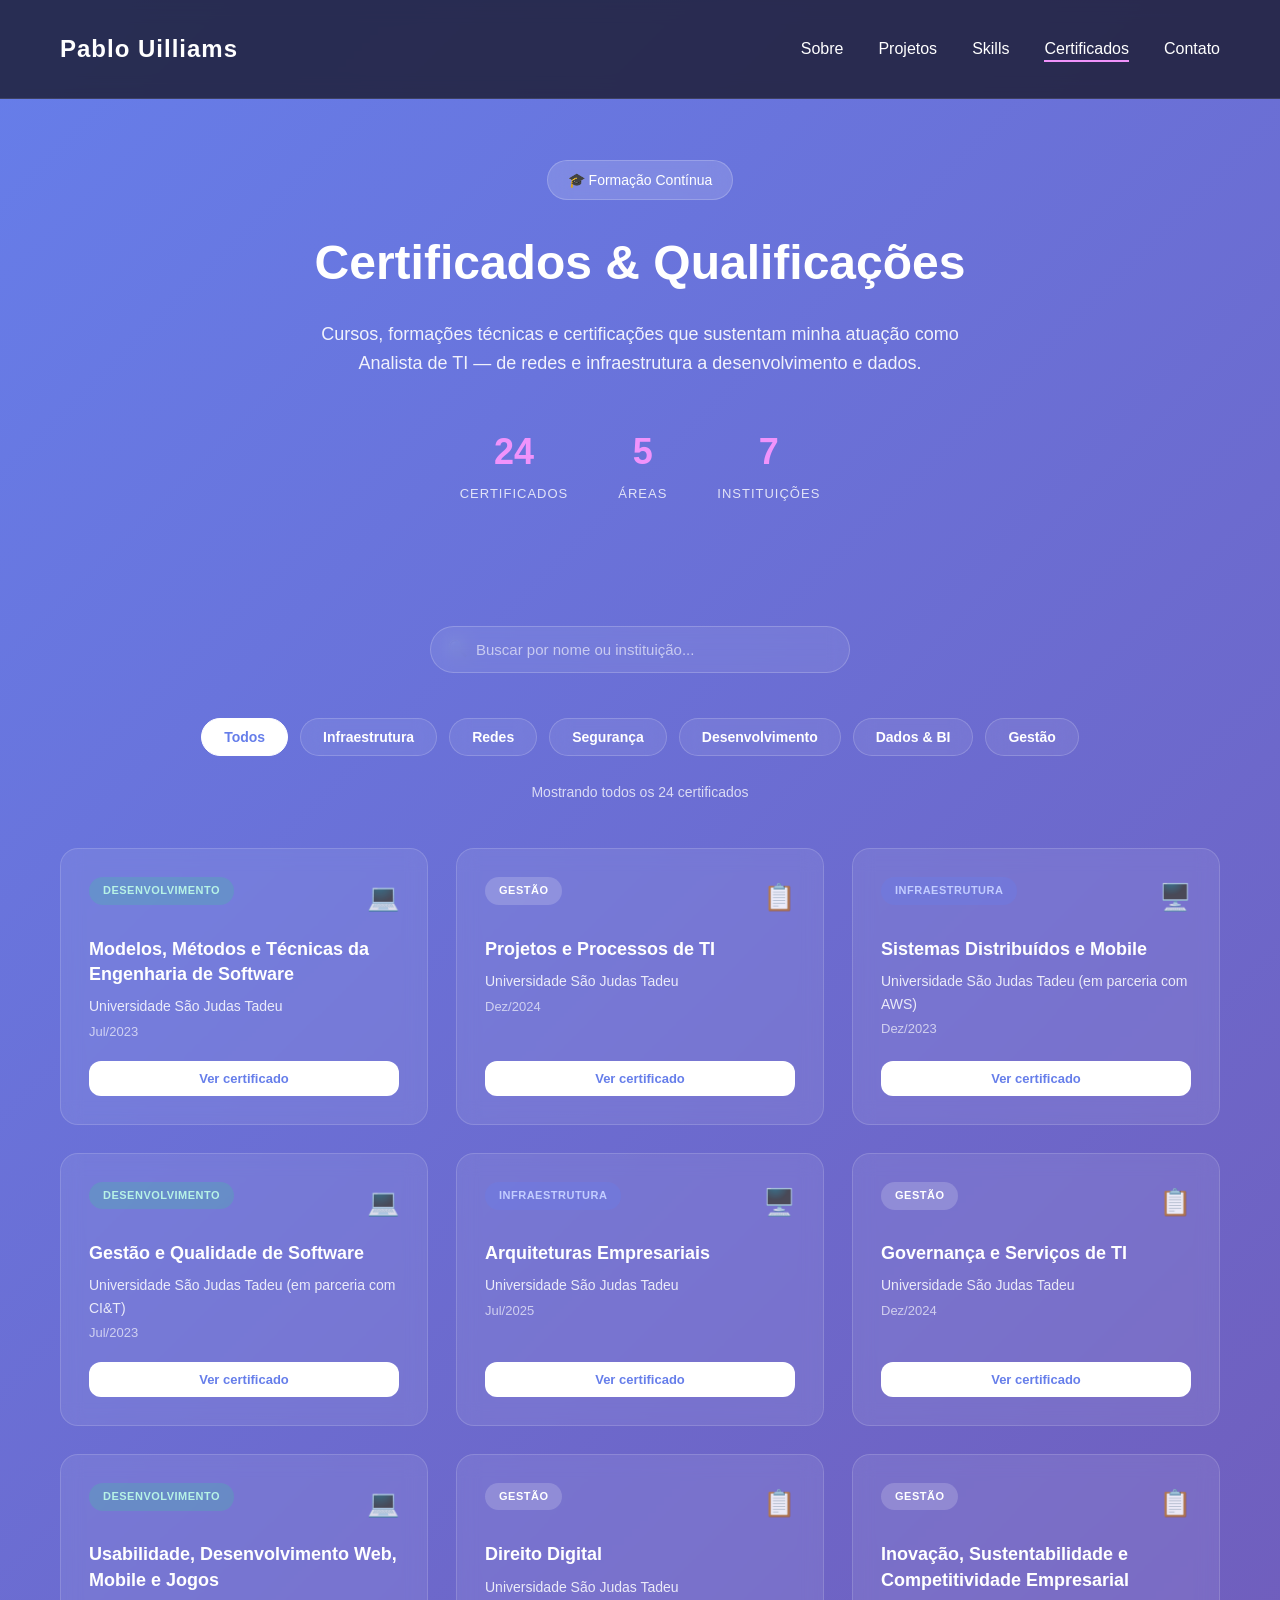
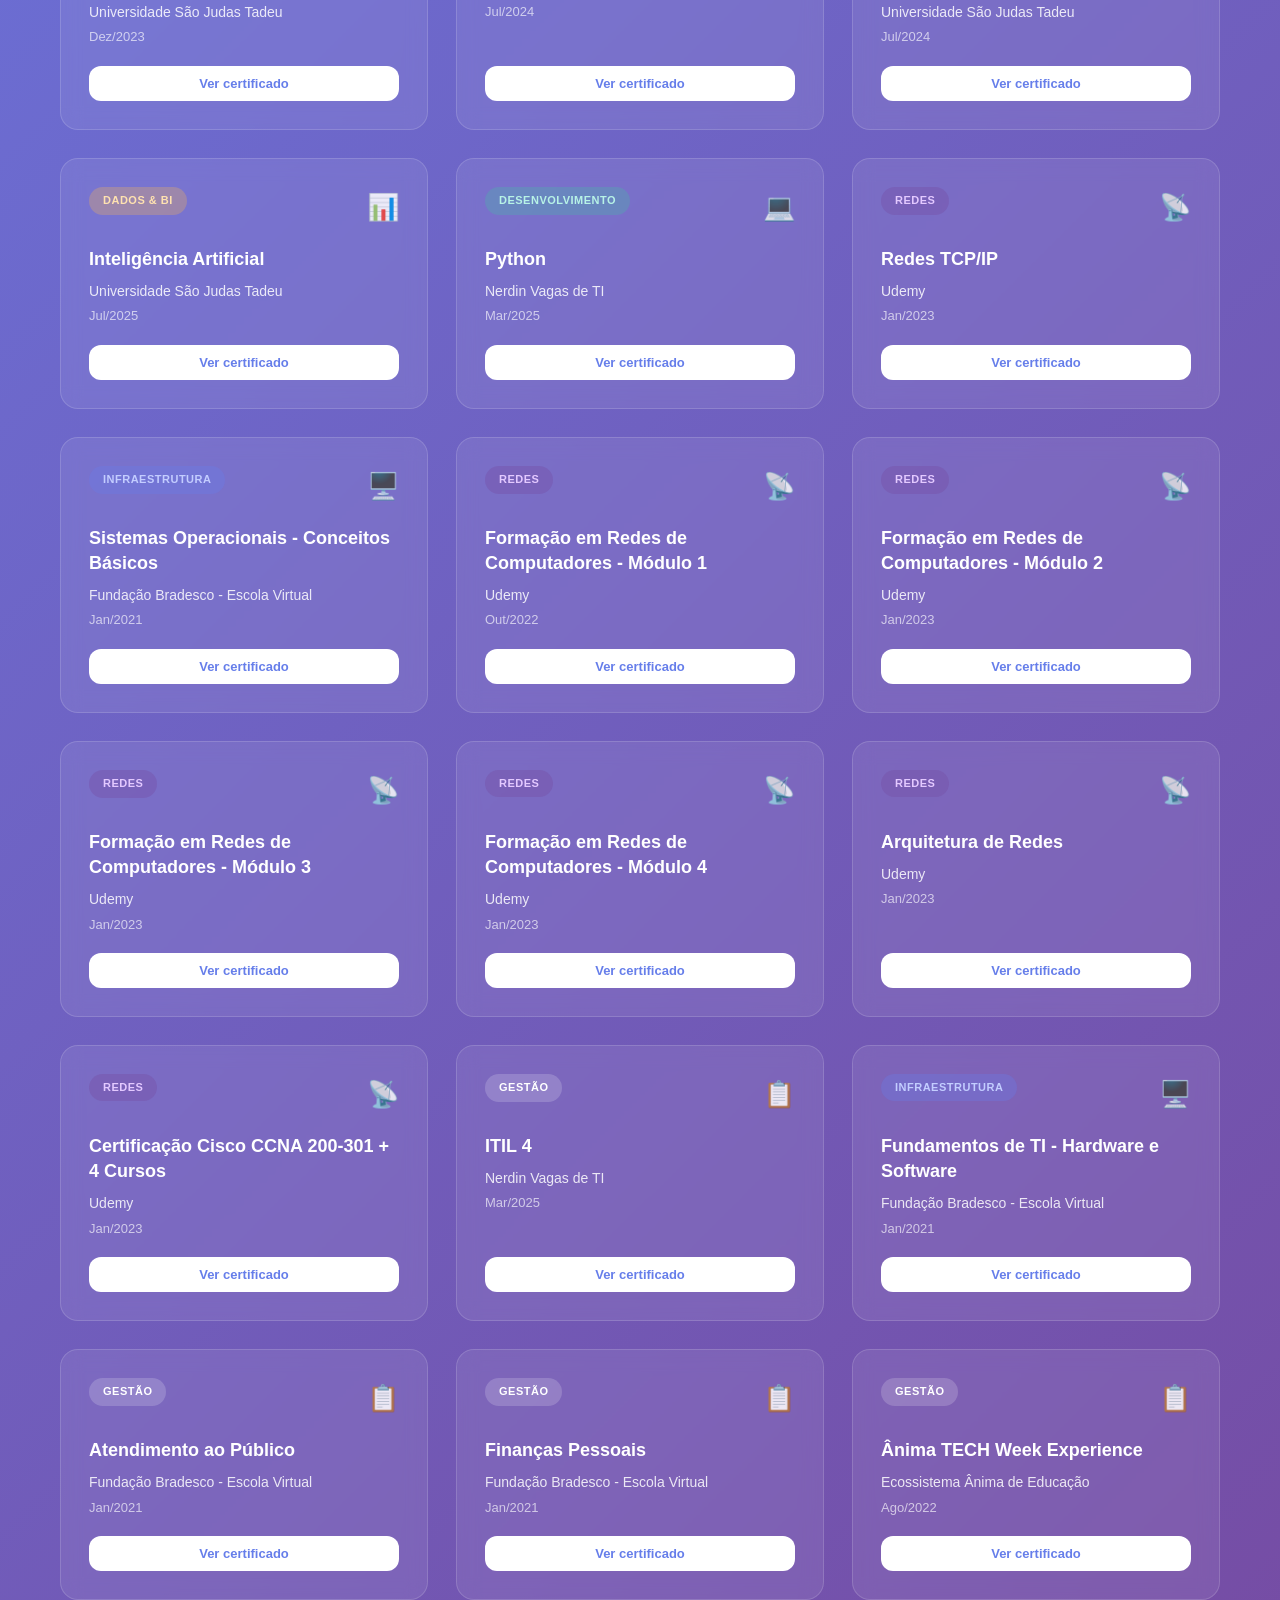
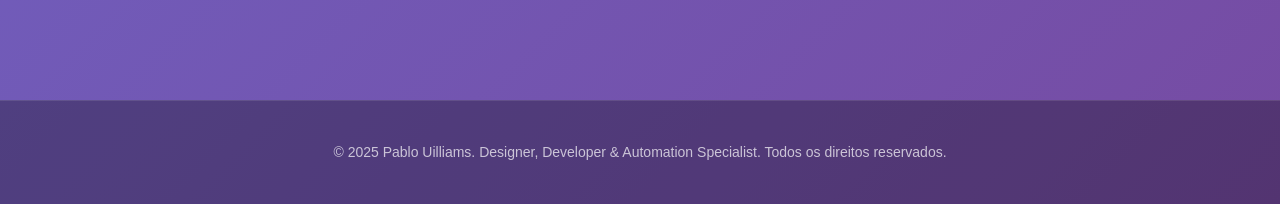
==== certificados.html @ 67572eae "Rename certificados to certificados.html" ====
<!DOCTYPE html>
<html lang="pt-BR">
<head>
    <meta charset="UTF-8">
    <meta name="viewport" content="width=device-width, initial-scale=1.0">
    <title>Certificados | Pablo Uilliams</title>
    <style>
        * {
            margin: 0;
            padding: 0;
            box-sizing: border-box;
        }

        :root {
            --primary: #667eea;
            --secondary: #764ba2;
            --accent: #f093fb;
            --dark: #1a1a2e;
            --light: #ffffff;
        }

        body {
            font-family: 'Inter', 'Segoe UI', Tahoma, Geneva, Verdana, sans-serif;
            background: linear-gradient(135deg, var(--primary) 0%, var(--secondary) 100%);
            color: var(--light);
            overflow-x: hidden;
            line-height: 1.6;
            min-height: 100vh;
        }

        .container {
            max-width: 1200px;
            margin: 0 auto;
            padding: 0 20px;
        }

        header {
            padding: 30px 0;
            position: fixed;
            width: 100%;
            top: 0;
            z-index: 1000;
            background: rgba(26, 26, 46, 0.8);
            backdrop-filter: blur(10px);
            border-bottom: 1px solid rgba(255, 255, 255, 0.1);
        }

        nav {
            display: flex;
            justify-content: space-between;
            align-items: center;
        }

        .logo {
            font-size: 24px;
            font-weight: 700;
            letter-spacing: 1px;
            text-decoration: none;
            color: var(--light);
        }

        .nav-links {
            display: flex;
            gap: 35px;
            list-style: none;
        }

        .nav-links a {
            color: var(--light);
            text-decoration: none;
            transition: all 0.3s;
            font-weight: 500;
            position: relative;
        }

        .nav-links a::after {
            content: '';
            position: absolute;
            bottom: -5px;
            left: 0;
            width: 0;
            height: 2px;
            background: var(--accent);
            transition: width 0.3s;
        }

        .nav-links a:hover::after,
        .nav-links a.active::after {
            width: 100%;
        }

        .page-hero {
            padding: 160px 0 60px;
            text-align: center;
        }

        .page-hero .hero-tag {
            display: inline-block;
            padding: 8px 20px;
            background: rgba(255, 255, 255, 0.15);
            border-radius: 50px;
            font-size: 14px;
            margin-bottom: 25px;
            backdrop-filter: blur(10px);
            border: 1px solid rgba(255, 255, 255, 0.2);
        }

        .page-hero h1 {
            font-size: 48px;
            margin-bottom: 18px;
            font-weight: 800;
        }

        .page-hero p {
            font-size: 18px;
            opacity: 0.9;
            max-width: 650px;
            margin: 0 auto;
        }

        .stats-bar {
            display: flex;
            justify-content: center;
            gap: 50px;
            flex-wrap: wrap;
            margin-top: 45px;
        }

        .stat-item {
            text-align: center;
        }

        .stat-item .stat-number {
            font-size: 36px;
            font-weight: 800;
            color: var(--accent);
            display: block;
        }

        .stat-item .stat-label {
            font-size: 13px;
            opacity: 0.8;
            text-transform: uppercase;
            letter-spacing: 1px;
        }

        .section {
            padding: 60px 0 100px;
        }

        /* Filtros */
        .filter-bar {
            display: flex;
            justify-content: center;
            flex-wrap: wrap;
            gap: 12px;
            margin-bottom: 25px;
        }

        .filter-btn {
            padding: 10px 22px;
            background: rgba(255, 255, 255, 0.08);
            border: 1px solid rgba(255, 255, 255, 0.18);
            border-radius: 50px;
            color: var(--light);
            font-size: 14px;
            font-weight: 600;
            cursor: pointer;
            transition: all 0.3s;
            backdrop-filter: blur(10px);
            font-family: inherit;
        }

        .filter-btn:hover {
            background: rgba(255, 255, 255, 0.15);
            transform: translateY(-2px);
        }

        .filter-btn.active {
            background: var(--light);
            color: var(--primary);
            border-color: var(--light);
        }

        .filter-count {
            text-align: center;
            font-size: 14px;
            opacity: 0.75;
            margin-bottom: 45px;
        }

        /* Busca */
        .search-wrap {
            max-width: 420px;
            margin: 0 auto 45px;
            position: relative;
        }

        .search-wrap input {
            width: 100%;
            padding: 14px 20px 14px 45px;
            border-radius: 50px;
            border: 1px solid rgba(255, 255, 255, 0.2);
            background: rgba(255, 255, 255, 0.08);
            backdrop-filter: blur(10px);
            color: var(--light);
            font-size: 15px;
            font-family: inherit;
            outline: none;
            transition: all 0.3s;
        }

        .search-wrap input::placeholder {
            color: rgba(255, 255, 255, 0.6);
        }

        .search-wrap input:focus {
            background: rgba(255, 255, 255, 0.14);
            border-color: var(--accent);
        }

        .search-icon {
            position: absolute;
            left: 18px;
            top: 50%;
            transform: translateY(-50%);
            opacity: 0.7;
            pointer-events: none;
        }

        /* Grid de certificados */
        .cert-grid {
            display: grid;
            grid-template-columns: repeat(auto-fit, minmax(300px, 1fr));
            gap: 28px;
        }

        .cert-card {
            background: rgba(255, 255, 255, 0.08);
            backdrop-filter: blur(10px);
            border-radius: 18px;
            padding: 28px;
            border: 1px solid rgba(255, 255, 255, 0.15);
            transition: all 0.3s;
            display: flex;
            flex-direction: column;
            animation: fadeInUp 0.5s ease both;
        }

        .cert-card:hover {
            transform: translateY(-6px);
            background: rgba(255, 255, 255, 0.12);
            box-shadow: 0 18px 45px rgba(0, 0, 0, 0.3);
        }

        .cert-card.hidden {
            display: none;
        }

        .cert-top {
            display: flex;
            justify-content: space-between;
            align-items: flex-start;
            margin-bottom: 18px;
        }

        .cert-category {
            display: inline-block;
            padding: 5px 14px;
            border-radius: 20px;
            font-size: 11px;
            font-weight: 700;
            text-transform: uppercase;
            letter-spacing: 0.5px;
        }

        /* cores por categoria */
        .cat-infraestrutura { background: rgba(102, 126, 234, 0.3); color: #c3cdff; }
        .cat-redes          { background: rgba(118, 75, 162, 0.35); color: #e3c9ff; }
        .cat-seguranca      { background: rgba(240, 147, 251, 0.25); color: #ffd6f9; }
        .cat-desenvolvimento{ background: rgba(72, 187, 165, 0.3); color: #b7f3e6; }
        .cat-dados          { background: rgba(255, 184, 76, 0.28); color: #ffe2b0; }
        .cat-gestao         { background: rgba(255, 255, 255, 0.18); color: #ffffff; }

        .cert-icon {
            font-size: 26px;
            opacity: 0.85;
        }

        .cert-card h3 {
            font-size: 18px;
            font-weight: 700;
            margin-bottom: 8px;
            line-height: 1.4;
        }

        .cert-institution {
            font-size: 14px;
            opacity: 0.85;
            margin-bottom: 4px;
            font-weight: 500;
        }

        .cert-date {
            font-size: 13px;
            opacity: 0.65;
            margin-bottom: 18px;
        }

        .cert-actions {
            margin-top: auto;
            display: flex;
            gap: 10px;
        }

        .cert-btn {
            flex: 1;
            text-align: center;
            padding: 10px 14px;
            border-radius: 12px;
            font-size: 13px;
            font-weight: 600;
            text-decoration: none;
            transition: all 0.3s;
            cursor: pointer;
            border: none;
            font-family: inherit;
        }

        .cert-btn-view {
            background: var(--light);
            color: var(--primary);
        }

        .cert-btn-view:hover {
            transform: translateY(-2px);
            box-shadow: 0 8px 20px rgba(0, 0, 0, 0.25);
        }

        .cert-btn-outline {
            background: transparent;
            border: 1px solid rgba(255, 255, 255, 0.3);
            color: var(--light);
        }

        .cert-btn-outline:hover {
            background: rgba(255, 255, 255, 0.1);
        }

        .empty-state {
            text-align: center;
            padding: 80px 20px;
            opacity: 0.8;
            display: none;
        }

        .empty-state.show {
            display: block;
        }

        .empty-state .icon {
            font-size: 50px;
            margin-bottom: 20px;
            display: block;
        }

        /* Modal de visualização */
        .modal-overlay {
            display: none;
            position: fixed;
            inset: 0;
            background: rgba(10, 10, 20, 0.85);
            backdrop-filter: blur(6px);
            z-index: 2000;
            align-items: center;
            justify-content: center;
            padding: 30px;
        }

        .modal-overlay.show {
            display: flex;
        }

        .modal-box {
            background: var(--dark);
            border-radius: 20px;
            max-width: 700px;
            width: 100%;
            max-height: 85vh;
            overflow-y: auto;
            border: 1px solid rgba(255, 255, 255, 0.15);
            position: relative;
        }

        .modal-close {
            position: absolute;
            top: 18px;
            right: 18px;
            background: rgba(255, 255, 255, 0.1);
            border: none;
            color: var(--light);
            width: 36px;
            height: 36px;
            border-radius: 50%;
            cursor: pointer;
            font-size: 18px;
            display: flex;
            align-items: center;
            justify-content: center;
        }

        .modal-image-wrap {
            background: rgba(255, 255, 255, 0.05);
            display: flex;
            align-items: center;
            justify-content: center;
            min-height: 280px;
            border-radius: 20px 20px 0 0;
            padding: 20px;
        }

        .modal-image-wrap img {
            max-width: 100%;
            max-height: 60vh;
            border-radius: 8px;
            display: block;
        }

        .modal-placeholder {
            text-align: center;
            opacity: 0.6;
            font-size: 14px;
            padding: 60px 20px;
        }

        .modal-body {
            padding: 30px 35px 35px;
        }

        .modal-body .cert-category {
            margin-bottom: 14px;
        }

        .modal-body h3 {
            font-size: 24px;
            margin-bottom: 10px;
        }

        .modal-body .cert-institution {
            font-size: 16px;
            margin-bottom: 4px;
        }

        .modal-body .cert-date {
            margin-bottom: 22px;
        }

        footer {
            padding: 40px 0;
            text-align: center;
            background: rgba(0, 0, 0, 0.3);
            border-top: 1px solid rgba(255, 255, 255, 0.1);
        }

        footer p {
            opacity: 0.7;
            font-size: 14px;
        }

        footer a {
            color: var(--accent);
            text-decoration: none;
        }

        @keyframes fadeInUp {
            from {
                opacity: 0;
                transform: translateY(20px);
            }
            to {
                opacity: 1;
                transform: translateY(0);
            }
        }

        @media (max-width: 768px) {
            .nav-links {
                display: none;
            }

            .page-hero h1 {
                font-size: 32px;
            }

            .page-hero p {
                font-size: 16px;
            }

            .stats-bar {
                gap: 28px;
            }

            .stat-item .stat-number {
                font-size: 28px;
            }

            .filter-btn {
                padding: 8px 16px;
                font-size: 13px;
            }
        }
    </style>
</head>
<body>
    <header>
        <div class="container">
            <nav>
                <a href="index.html" class="logo">Pablo Uilliams</a>
                <ul class="nav-links">
                    <li><a href="index.html#sobre">Sobre</a></li>
                    <li><a href="index.html#projetos">Projetos</a></li>
                    <li><a href="index.html#skills">Skills</a></li>
                    <li><a href="certificados.html" class="active">Certificados</a></li>
                    <li><a href="index.html#contato">Contato</a></li>
                </ul>
            </nav>
        </div>
    </header>

    <section class="page-hero">
        <div class="container">
            <div class="hero-tag">🎓 Formação Contínua</div>
            <h1>Certificados & Qualificações</h1>
            <p>Cursos, formações técnicas e certificações que sustentam minha atuação como Analista de TI — de redes e infraestrutura a desenvolvimento e dados.</p>

            <div class="stats-bar">
                <div class="stat-item">
                    <span class="stat-number" id="totalCount">0</span>
                    <span class="stat-label">Certificados</span>
                </div>
                <div class="stat-item">
                    <span class="stat-number" id="categoryCount">0</span>
                    <span class="stat-label">Áreas</span>
                </div>
                <div class="stat-item">
                    <span class="stat-number" id="institutionCount">0</span>
                    <span class="stat-label">Instituições</span>
                </div>
            </div>
        </div>
    </section>

    <section class="section">
        <div class="container">

            <div class="search-wrap">
                <span class="search-icon">🔍</span>
                <input type="text" id="searchInput" placeholder="Buscar por nome ou instituição...">
            </div>

            <div class="filter-bar" id="filterBar">
                <button class="filter-btn active" data-filter="todos">Todos</button>
                <button class="filter-btn" data-filter="infraestrutura">Infraestrutura</button>
                <button class="filter-btn" data-filter="redes">Redes</button>
                <button class="filter-btn" data-filter="seguranca">Segurança</button>
                <button class="filter-btn" data-filter="desenvolvimento">Desenvolvimento</button>
                <button class="filter-btn" data-filter="dados">Dados & BI</button>
                <button class="filter-btn" data-filter="gestao">Gestão</button>
            </div>

            <p class="filter-count" id="filterCount"></p>

            <div class="cert-grid" id="certGrid"></div>

            <div class="empty-state" id="emptyState">
                <span class="icon">📭</span>
                <p>Nenhum certificado encontrado com esse filtro/busca.</p>
            </div>

        </div>
    </section>

    <!-- Modal -->
    <div class="modal-overlay" id="modalOverlay">
        <div class="modal-box">
            <button class="modal-close" id="modalClose">✕</button>
            <div class="modal-image-wrap" id="modalImageWrap"></div>
            <div class="modal-body">
                <span class="cert-category" id="modalCategory"></span>
                <h3 id="modalTitle"></h3>
                <p class="cert-institution" id="modalInstitution"></p>
                <p class="cert-date" id="modalDate"></p>
                <div class="cert-actions">
                    <a href="#" target="_blank" class="cert-btn cert-btn-view" id="modalLink">Abrir certificado original</a>
                </div>
            </div>
        </div>
    </div>

    <footer>
        <div class="container">
            <p>&copy; 2025 Pablo Uilliams. Designer, Developer & Automation Specialist. Todos os direitos reservados.</p>
        </div>
    </footer>

    <script>
        /* =========================================================
           BASE DE CERTIFICADOS
           ---------------------------------------------------------
           Edite o array abaixo para adicionar seus ~30 certificados.
           Campos:
             titulo       -> nome do curso/certificado
             instituicao  -> escola, faculdade, plataforma, empresa
             categoria    -> "infraestrutura" | "redes" | "seguranca" |
                              "desenvolvimento" | "dados" | "gestao"
             data         -> ex: "2024" ou "Mar/2024"
             icone        -> um emoji que representa a categoria
             imagem       -> caminho/URL da imagem do certificado
                              (deixe "" se ainda não tiver)
             arquivo      -> caminho/URL do PDF ou imagem original
                              para abrir/baixar (deixe "#" por enquanto)

           Dica: coloque os arquivos numa pasta "certificados/" dentro
           do seu repositório (ex: certificados/mikrotik-mtcna.pdf) e
           aponte "arquivo" e "imagem" para lá.
        ========================================================= */

        const certificados = [
            {
                titulo: "Modelos, Métodos e Técnicas da Engenharia de Software",
                instituicao: "Universidade São Judas Tadeu",
                categoria: "desenvolvimento",
                data: "Jul/2023",
                icone: "💻",
                imagem: "",
                arquivo: "certificados/engenharia-de-software.pdf"
            },
            {
                titulo: "Projetos e Processos de TI",
                instituicao: "Universidade São Judas Tadeu",
                categoria: "gestao",
                data: "Dez/2024",
                icone: "📋",
                imagem: "",
                arquivo: "certificados/projetos-e-processos-de-ti.pdf"
            },
            {
                titulo: "Sistemas Distribuídos e Mobile",
                instituicao: "Universidade São Judas Tadeu (em parceria com AWS)",
                categoria: "infraestrutura",
                data: "Dez/2023",
                icone: "🖥️",
                imagem: "",
                arquivo: "certificados/sistemas-distribuidos-e-mobile.pdf"
            },
            {
                titulo: "Gestão e Qualidade de Software",
                instituicao: "Universidade São Judas Tadeu (em parceria com CI&T)",
                categoria: "desenvolvimento",
                data: "Jul/2023",
                icone: "💻",
                imagem: "",
                arquivo: "certificados/gestao-e-qualidade-de-software.pdf"
            },
            {
                titulo: "Arquiteturas Empresariais",
                instituicao: "Universidade São Judas Tadeu",
                categoria: "infraestrutura",
                data: "Jul/2025",
                icone: "🖥️",
                imagem: "",
                arquivo: "certificados/arquiteturas-empresariais.pdf"
            },
            {
                titulo: "Governança e Serviços de TI",
                instituicao: "Universidade São Judas Tadeu",
                categoria: "gestao",
                data: "Dez/2024",
                icone: "📋",
                imagem: "",
                arquivo: "certificados/governanca-e-servicos-de-ti.pdf"
            },
            {
                titulo: "Usabilidade, Desenvolvimento Web, Mobile e Jogos",
                instituicao: "Universidade São Judas Tadeu",
                categoria: "desenvolvimento",
                data: "Dez/2023",
                icone: "💻",
                imagem: "",
                arquivo: "certificados/usabilidade-web-mobile-jogos.pdf"
            },
            {
                titulo: "Direito Digital",
                instituicao: "Universidade São Judas Tadeu",
                categoria: "gestao",
                data: "Jul/2024",
                icone: "📋",
                imagem: "",
                arquivo: "certificados/direito-digital.pdf"
            },
            {
                titulo: "Inovação, Sustentabilidade e Competitividade Empresarial",
                instituicao: "Universidade São Judas Tadeu",
                categoria: "gestao",
                data: "Jul/2024",
                icone: "📋",
                imagem: "",
                arquivo: "certificados/inovacao-sustentabilidade-competitividade.pdf"
            },
            {
                titulo: "Inteligência Artificial",
                instituicao: "Universidade São Judas Tadeu",
                categoria: "dados",
                data: "Jul/2025",
                icone: "📊",
                imagem: "",
                arquivo: "certificados/inteligencia-artificial.pdf"
            },
            {
                titulo: "Python",
                instituicao: "Nerdin Vagas de TI",
                categoria: "desenvolvimento",
                data: "Mar/2025",
                icone: "💻",
                imagem: "",
                arquivo: "certificados/python-nerdin.pdf"
            },
            {
                titulo: "Redes TCP/IP",
                instituicao: "Udemy",
                categoria: "redes",
                data: "Jan/2023",
                icone: "📡",
                imagem: "",
                arquivo: "certificados/redes-tcpip-udemy.pdf"
            },
            {
                titulo: "Sistemas Operacionais - Conceitos Básicos",
                instituicao: "Fundação Bradesco - Escola Virtual",
                categoria: "infraestrutura",
                data: "Jan/2021",
                icone: "🖥️",
                imagem: "",
                arquivo: "certificados/sistemas-operacionais-bradesco.pdf"
            },
            {
                titulo: "Formação em Redes de Computadores - Módulo 1",
                instituicao: "Udemy",
                categoria: "redes",
                data: "Out/2022",
                icone: "📡",
                imagem: "",
                arquivo: "certificados/redes-modulo1-udemy.pdf"
            },
            {
                titulo: "Formação em Redes de Computadores - Módulo 2",
                instituicao: "Udemy",
                categoria: "redes",
                data: "Jan/2023",
                icone: "📡",
                imagem: "",
                arquivo: "certificados/redes-modulo2-udemy.pdf"
            },
            {
                titulo: "Formação em Redes de Computadores - Módulo 3",
                instituicao: "Udemy",
                categoria: "redes",
                data: "Jan/2023",
                icone: "📡",
                imagem: "",
                arquivo: "certificados/redes-modulo3-udemy.pdf"
            },
            {
                titulo: "Formação em Redes de Computadores - Módulo 4",
                instituicao: "Udemy",
                categoria: "redes",
                data: "Jan/2023",
                icone: "📡",
                imagem: "",
                arquivo: "certificados/redes-modulo4-udemy.pdf"
            },
            {
                titulo: "Arquitetura de Redes",
                instituicao: "Udemy",
                categoria: "redes",
                data: "Jan/2023",
                icone: "📡",
                imagem: "",
                arquivo: "certificados/arquitetura-de-redes-udemy.pdf"
            },
            {
                titulo: "Certificação Cisco CCNA 200-301 + 4 Cursos",
                instituicao: "Udemy",
                categoria: "redes",
                data: "Jan/2023",
                icone: "📡",
                imagem: "",
                arquivo: "certificados/cisco-ccna-200-301-udemy.pdf"
            },
            {
                titulo: "ITIL 4",
                instituicao: "Nerdin Vagas de TI",
                categoria: "gestao",
                data: "Mar/2025",
                icone: "📋",
                imagem: "",
                arquivo: "certificados/itil4-nerdin.pdf"
            },
            {
                titulo: "Fundamentos de TI - Hardware e Software",
                instituicao: "Fundação Bradesco - Escola Virtual",
                categoria: "infraestrutura",
                data: "Jan/2021",
                icone: "🖥️",
                imagem: "",
                arquivo: "certificados/fundamentos-ti-hardware-software-bradesco.pdf"
            },
            {
                titulo: "Atendimento ao Público",
                instituicao: "Fundação Bradesco - Escola Virtual",
                categoria: "gestao",
                data: "Jan/2021",
                icone: "📋",
                imagem: "",
                arquivo: "certificados/atendimento-ao-publico-bradesco.pdf"
            },
            {
                titulo: "Finanças Pessoais",
                instituicao: "Fundação Bradesco - Escola Virtual",
                categoria: "gestao",
                data: "Jan/2021",
                icone: "📋",
                imagem: "",
                arquivo: "certificados/financas-pessoais-bradesco.pdf"
            },
            {
                titulo: "Ânima TECH Week Experience",
                instituicao: "Ecossistema Ânima de Educação",
                categoria: "gestao",
                data: "Ago/2022",
                icone: "📋",
                imagem: "",
                arquivo: "certificados/anima-tech-week-experience.pdf"
            }

            /* Continue adicionando os demais certificados aqui,
               seguindo o mesmo padrão de objeto acima. */
        ];

        /* ============== RENDERIZAÇÃO ============== */

        const certGrid = document.getElementById('certGrid');
        const emptyState = document.getElementById('emptyState');
        const filterCount = document.getElementById('filterCount');
        const searchInput = document.getElementById('searchInput');
        const filterBar = document.getElementById('filterBar');

        const categoryLabels = {
            infraestrutura: "Infraestrutura",
            redes: "Redes",
            seguranca: "Segurança",
            desenvolvimento: "Desenvolvimento",
            dados: "Dados & BI",
            gestao: "Gestão"
        };

        let activeFilter = "todos";
        let searchTerm = "";

        function renderStats() {
            document.getElementById('totalCount').textContent = certificados.length;
            const cats = new Set(certificados.map(c => c.categoria));
            document.getElementById('categoryCount').textContent = cats.size;
            const insts = new Set(certificados.map(c => c.instituicao));
            document.getElementById('institutionCount').textContent = insts.size;
        }

        function createCard(cert, index) {
            const card = document.createElement('div');
            card.className = 'cert-card';
            card.dataset.categoria = cert.categoria;
            card.dataset.titulo = cert.titulo.toLowerCase();
            card.dataset.instituicao = cert.instituicao.toLowerCase();
            card.style.animationDelay = (index % 9) * 0.05 + 's';

            card.innerHTML = `
                <div class="cert-top">
                    <span class="cert-category cat-${cert.categoria}">${categoryLabels[cert.categoria] || cert.categoria}</span>
                    <span class="cert-icon">${cert.icone || '📄'}</span>
                </div>
                <h3>${cert.titulo}</h3>
                <p class="cert-institution">${cert.instituicao}</p>
                <p class="cert-date">${cert.data}</p>
                <div class="cert-actions">
                    <button class="cert-btn cert-btn-view" data-index="${index}">Ver certificado</button>
                </div>
            `;

            card.querySelector('.cert-btn-view').addEventListener('click', () => openModal(cert));
            return card;
        }

        function renderGrid() {
            certGrid.innerHTML = '';
            let visibleCount = 0;

            certificados.forEach((cert, index) => {
                const matchesFilter = activeFilter === 'todos' || cert.categoria === activeFilter;
                const matchesSearch = searchTerm === '' ||
                    cert.titulo.toLowerCase().includes(searchTerm) ||
                    cert.instituicao.toLowerCase().includes(searchTerm);

                if (matchesFilter && matchesSearch) {
                    certGrid.appendChild(createCard(cert, index));
                    visibleCount++;
                }
            });

            emptyState.classList.toggle('show', visibleCount === 0);
            filterCount.textContent = visibleCount === certificados.length
                ? `Mostrando todos os ${visibleCount} certificados`
                : `Mostrando ${visibleCount} de ${certificados.length} certificados`;
        }

        /* ============== FILTROS ============== */

        filterBar.addEventListener('click', (e) => {
            const btn = e.target.closest('.filter-btn');
            if (!btn) return;

            filterBar.querySelectorAll('.filter-btn').forEach(b => b.classList.remove('active'));
            btn.classList.add('active');
            activeFilter = btn.dataset.filter;
            renderGrid();
        });

        searchInput.addEventListener('input', (e) => {
            searchTerm = e.target.value.toLowerCase().trim();
            renderGrid();
        });

        /* ============== MODAL ============== */

        const modalOverlay = document.getElementById('modalOverlay');
        const modalImageWrap = document.getElementById('modalImageWrap');
        const modalCategory = document.getElementById('modalCategory');
        const modalTitle = document.getElementById('modalTitle');
        const modalInstitution = document.getElementById('modalInstitution');
        const modalDate = document.getElementById('modalDate');
        const modalLink = document.getElementById('modalLink');
        const modalClose = document.getElementById('modalClose');

        function openModal(cert) {
            modalCategory.textContent = categoryLabels[cert.categoria] || cert.categoria;
            modalCategory.className = `cert-category cat-${cert.categoria}`;
            modalTitle.textContent = cert.titulo;
            modalInstitution.textContent = cert.instituicao;
            modalDate.textContent = cert.data;

            if (cert.imagem) {
                modalImageWrap.innerHTML = `<img src="${cert.imagem}" alt="${cert.titulo}">`;
            } else {
                modalImageWrap.innerHTML = `<div class="modal-placeholder">📄 Imagem do certificado ainda não adicionada.<br>Edite o campo "imagem" deste item no código.</div>`;
            }

            if (cert.arquivo && cert.arquivo !== '#') {
                modalLink.href = cert.arquivo;
                modalLink.style.display = 'block';
                modalLink.textContent = 'Abrir certificado original';
            } else {
                modalLink.style.display = 'none';
            }

            modalOverlay.classList.add('show');
        }

        function closeModal() {
            modalOverlay.classList.remove('show');
        }

        modalClose.addEventListener('click', closeModal);
        modalOverlay.addEventListener('click', (e) => {
            if (e.target === modalOverlay) closeModal();
        });
        document.addEventListener('keydown', (e) => {
            if (e.key === 'Escape') closeModal();
        });

        /* ============== INIT ============== */

        renderStats();
        renderGrid();
    </script>
</body>
</html>
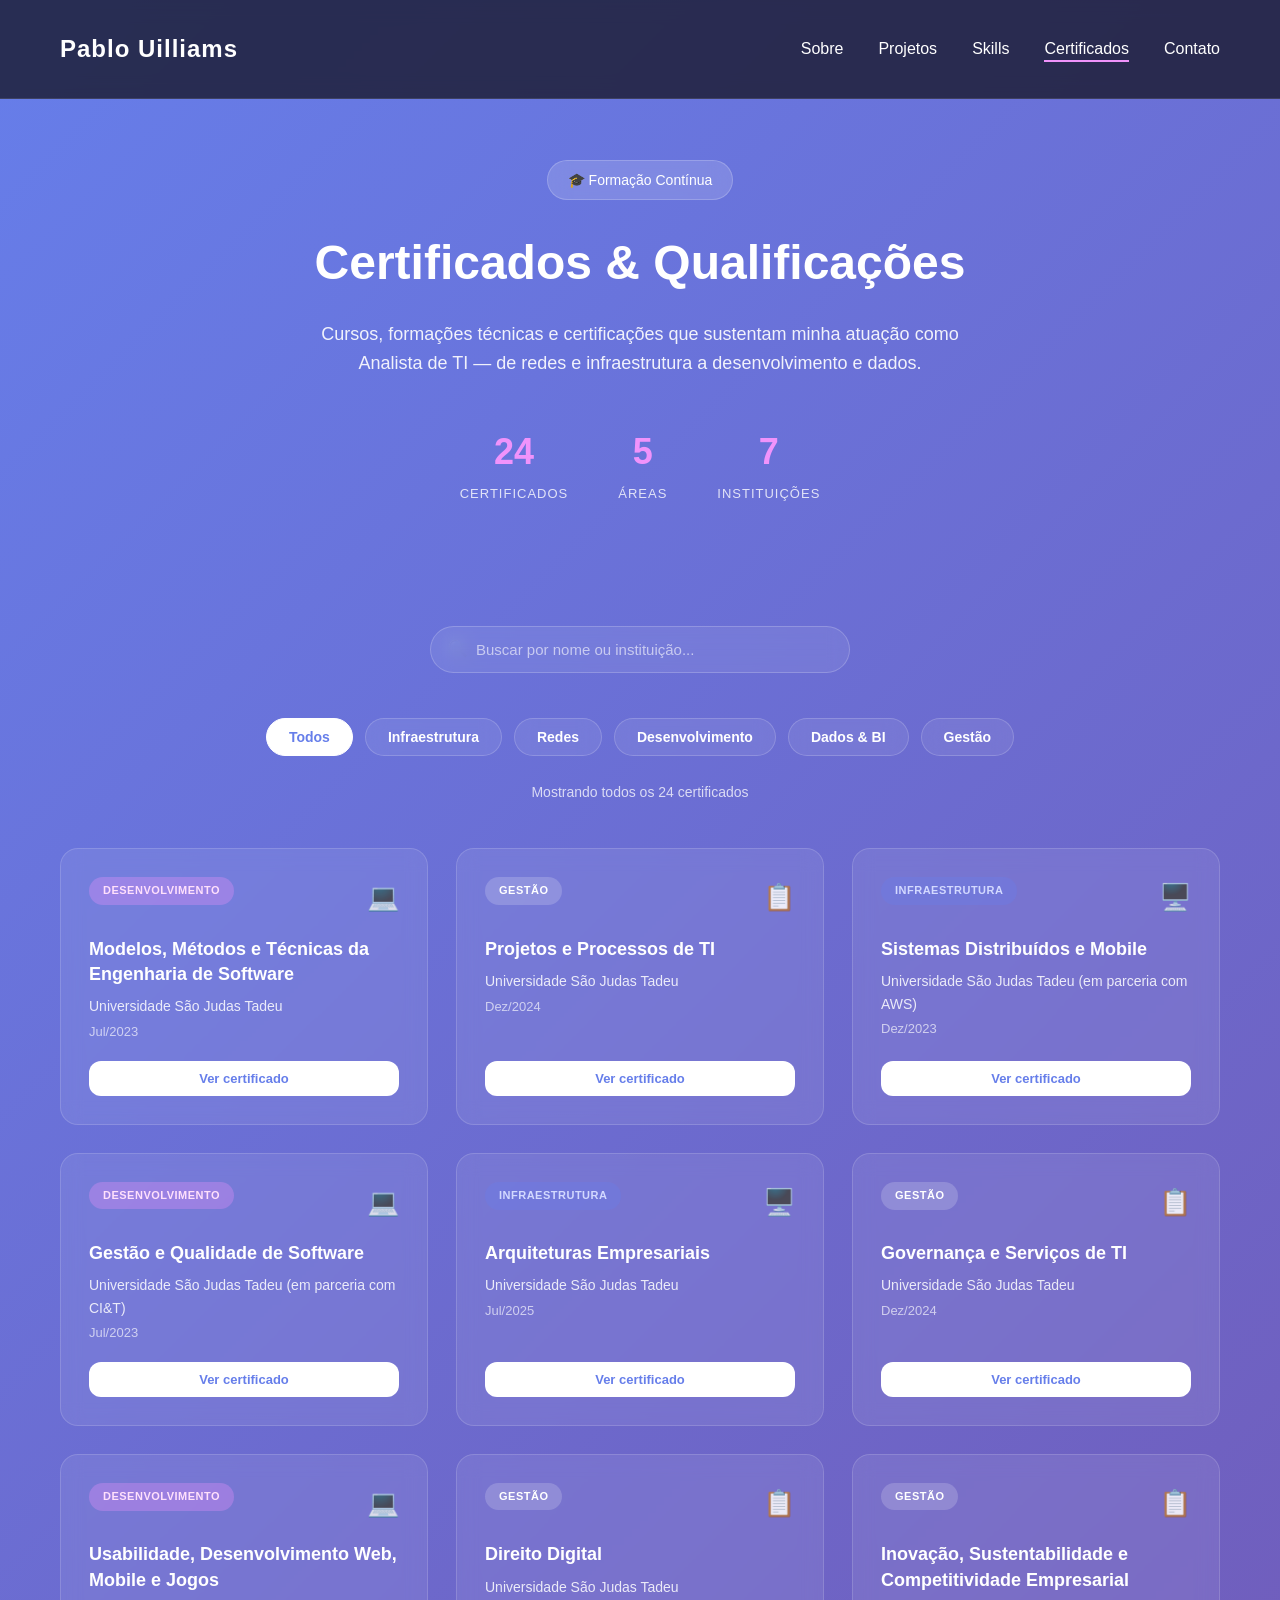
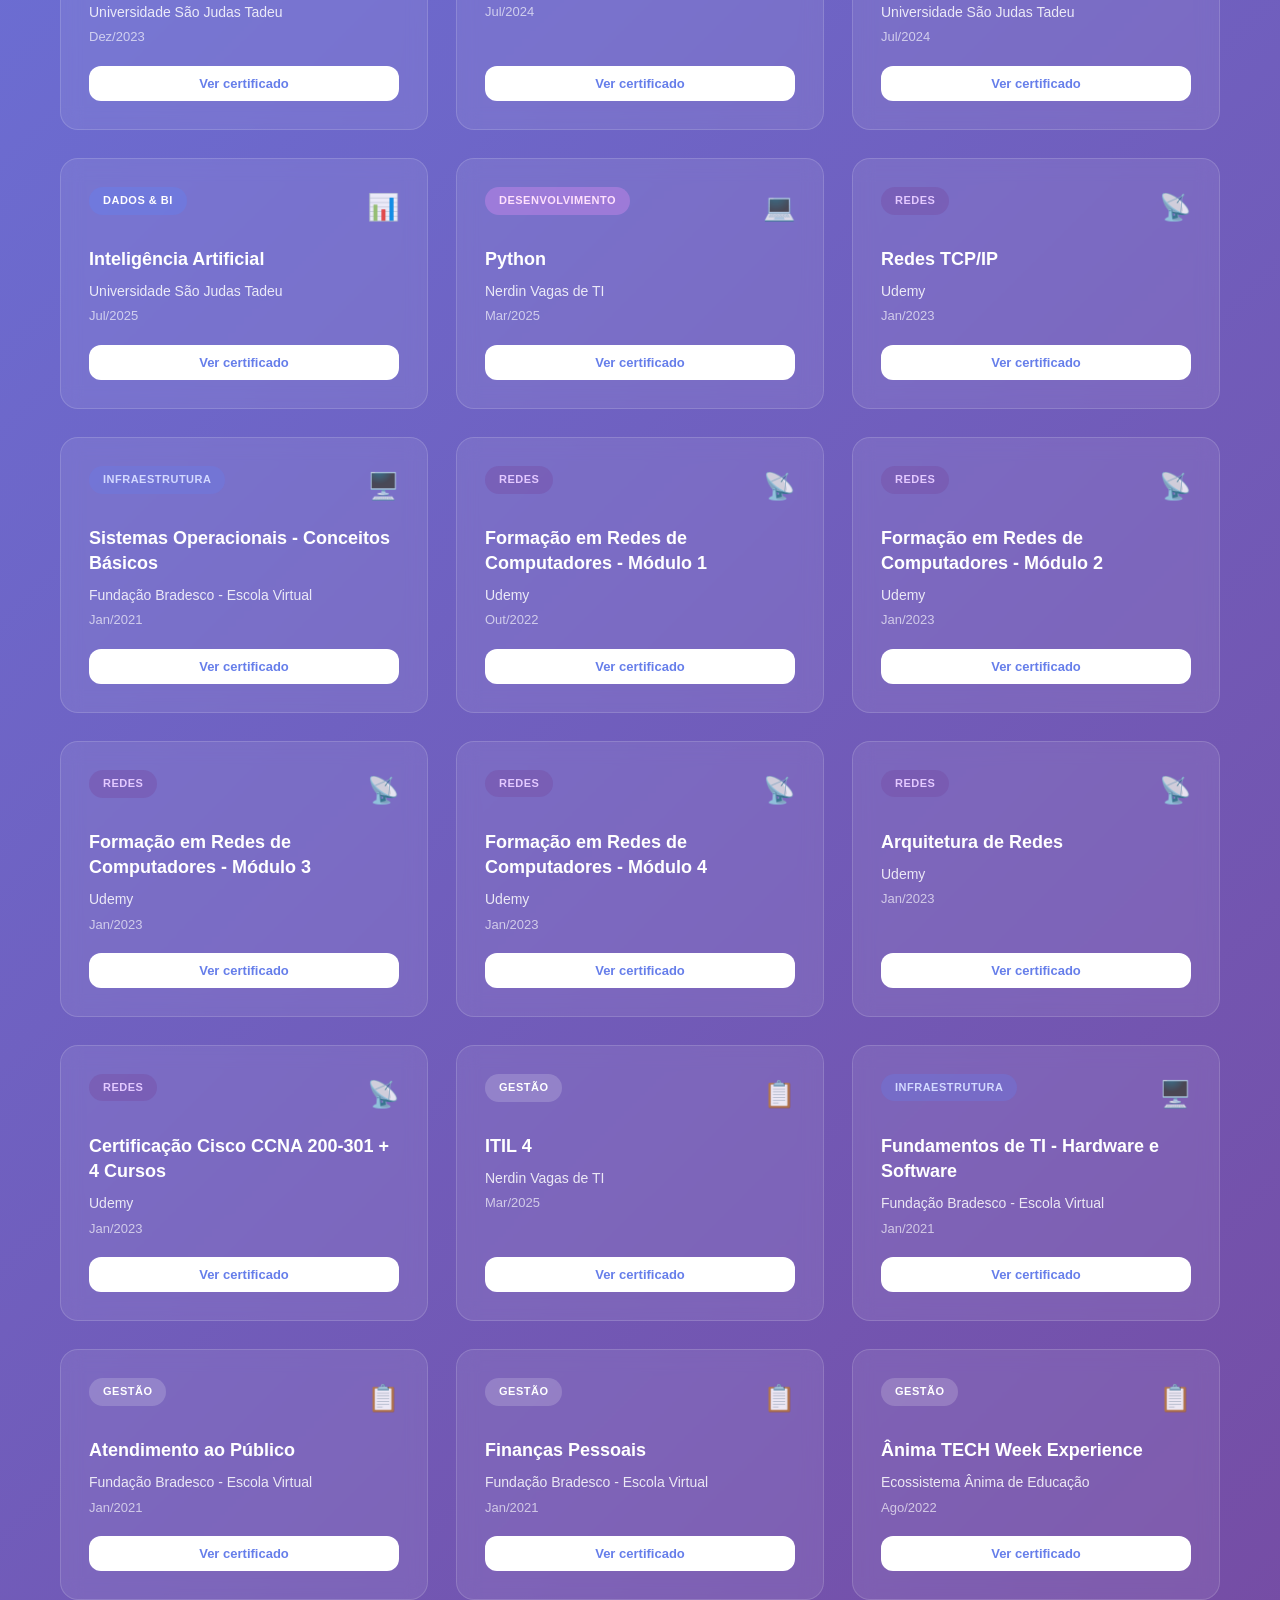
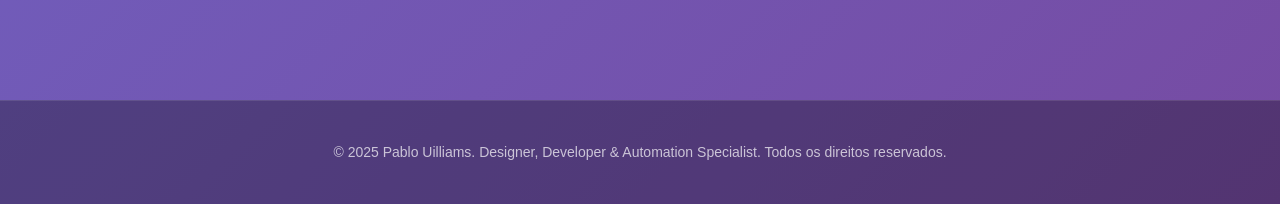
==== commit b312c105: "Update certificados.html" ====
--- a/certificados.html
+++ b/certificados.html
@@ -148,7 +148,6 @@
             padding: 60px 0 100px;
         }
 
-        /* Filtros */
         .filter-bar {
             display: flex;
             justify-content: center;
@@ -189,7 +188,6 @@
             margin-bottom: 45px;
         }
 
-        /* Busca */
         .search-wrap {
             max-width: 420px;
             margin: 0 auto 45px;
@@ -228,7 +226,6 @@
             pointer-events: none;
         }
 
-        /* Grid de certificados */
         .cert-grid {
             display: grid;
             grid-template-columns: repeat(auto-fit, minmax(300px, 1fr));
@@ -274,12 +271,11 @@
             letter-spacing: 0.5px;
         }
 
-        /* cores por categoria */
-        .cat-infraestrutura { background: rgba(102, 126, 234, 0.3); color: #c3cdff; }
-        .cat-redes          { background: rgba(118, 75, 162, 0.35); color: #e3c9ff; }
+        .cat-infraestrutura { background: rgba(102, 126, 234, 0.3); color: #d3d9ff; }
+        .cat-redes          { background: rgba(118, 75, 162, 0.4); color: #e3c9ff; }
         .cat-seguranca      { background: rgba(240, 147, 251, 0.25); color: #ffd6f9; }
-        .cat-desenvolvimento{ background: rgba(72, 187, 165, 0.3); color: #b7f3e6; }
-        .cat-dados          { background: rgba(255, 184, 76, 0.28); color: #ffe2b0; }
+        .cat-desenvolvimento{ background: rgba(240, 147, 251, 0.3); color: #ffe0fc; }
+        .cat-dados          { background: rgba(102, 126, 234, 0.45); color: #ffffff; }
         .cat-gestao         { background: rgba(255, 255, 255, 0.18); color: #ffffff; }
 
         .cert-icon {
@@ -364,7 +360,6 @@
             display: block;
         }
 
-        /* Modal de visualização */
         .modal-overlay {
             display: none;
             position: fixed;
@@ -426,11 +421,11 @@
             display: block;
         }
 
-        .modal-placeholder {
+        .modal-icon-display {
+            font-size: 90px;
             text-align: center;
-            opacity: 0.6;
-            font-size: 14px;
-            padding: 60px 20px;
+            opacity: 0.9;
+            filter: drop-shadow(0 10px 25px rgba(0, 0, 0, 0.3));
         }
 
         .modal-body {
@@ -562,7 +557,6 @@
                 <button class="filter-btn active" data-filter="todos">Todos</button>
                 <button class="filter-btn" data-filter="infraestrutura">Infraestrutura</button>
                 <button class="filter-btn" data-filter="redes">Redes</button>
-                <button class="filter-btn" data-filter="seguranca">Segurança</button>
                 <button class="filter-btn" data-filter="desenvolvimento">Desenvolvimento</button>
                 <button class="filter-btn" data-filter="dados">Dados & BI</button>
                 <button class="filter-btn" data-filter="gestao">Gestão</button>
@@ -580,7 +574,6 @@
         </div>
     </section>
 
-    <!-- Modal -->
     <div class="modal-overlay" id="modalOverlay">
         <div class="modal-box">
             <button class="modal-close" id="modalClose">✕</button>
@@ -604,26 +597,6 @@
     </footer>
 
     <script>
-        /* =========================================================
-           BASE DE CERTIFICADOS
-           ---------------------------------------------------------
-           Edite o array abaixo para adicionar seus ~30 certificados.
-           Campos:
-             titulo       -> nome do curso/certificado
-             instituicao  -> escola, faculdade, plataforma, empresa
-             categoria    -> "infraestrutura" | "redes" | "seguranca" |
-                              "desenvolvimento" | "dados" | "gestao"
-             data         -> ex: "2024" ou "Mar/2024"
-             icone        -> um emoji que representa a categoria
-             imagem       -> caminho/URL da imagem do certificado
-                              (deixe "" se ainda não tiver)
-             arquivo      -> caminho/URL do PDF ou imagem original
-                              para abrir/baixar (deixe "#" por enquanto)
-
-           Dica: coloque os arquivos numa pasta "certificados/" dentro
-           do seu repositório (ex: certificados/mikrotik-mtcna.pdf) e
-           aponte "arquivo" e "imagem" para lá.
-        ========================================================= */
 
         const certificados = [
             {
@@ -843,11 +816,7 @@
                 arquivo: "certificados/anima-tech-week-experience.pdf"
             }
 
-            /* Continue adicionando os demais certificados aqui,
-               seguindo o mesmo padrão de objeto acima. */
         ];
-
-        /* ============== RENDERIZAÇÃO ============== */
 
         const certGrid = document.getElementById('certGrid');
         const emptyState = document.getElementById('emptyState');
@@ -922,8 +891,6 @@
                 : `Mostrando ${visibleCount} de ${certificados.length} certificados`;
         }
 
-        /* ============== FILTROS ============== */
-
         filterBar.addEventListener('click', (e) => {
             const btn = e.target.closest('.filter-btn');
             if (!btn) return;
@@ -938,8 +905,6 @@
             searchTerm = e.target.value.toLowerCase().trim();
             renderGrid();
         });
-
-        /* ============== MODAL ============== */
 
         const modalOverlay = document.getElementById('modalOverlay');
         const modalImageWrap = document.getElementById('modalImageWrap');
@@ -960,7 +925,7 @@
             if (cert.imagem) {
                 modalImageWrap.innerHTML = `<img src="${cert.imagem}" alt="${cert.titulo}">`;
             } else {
-                modalImageWrap.innerHTML = `<div class="modal-placeholder">📄 Imagem do certificado ainda não adicionada.<br>Edite o campo "imagem" deste item no código.</div>`;
+                modalImageWrap.innerHTML = `<div class="modal-icon-display">${cert.icone || '📄'}</div>`;
             }
 
             if (cert.arquivo && cert.arquivo !== '#') {
@@ -986,8 +951,6 @@
             if (e.key === 'Escape') closeModal();
         });
 
-        /* ============== INIT ============== */
-
         renderStats();
         renderGrid();
     </script>
